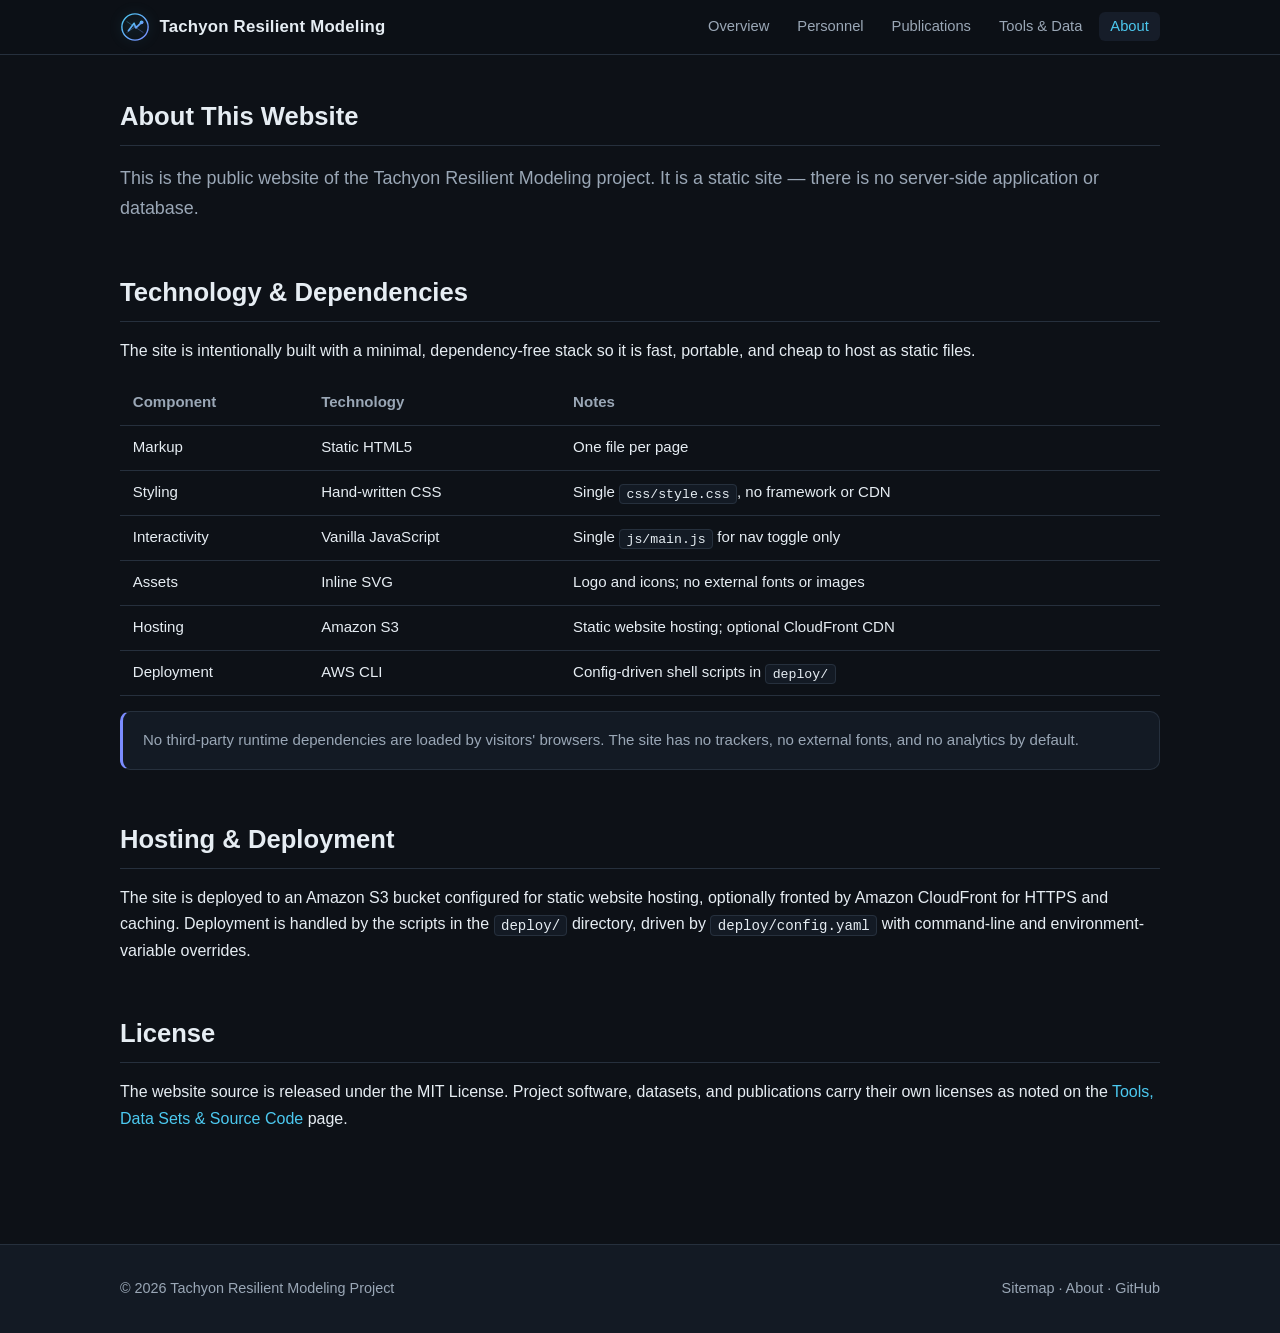
==== web/about.html @ d5140090 "Initial site for Tachyon Resilient Modeling Static website (Overview, Personnel, Publications, Tools" ====
<!DOCTYPE html>
<html lang="en">
<head>
  <meta charset="UTF-8" />
  <meta name="viewport" content="width=device-width, initial-scale=1.0" />
  <title>About — Tachyon Resilient Modeling</title>
  <meta name="description" content="About this website: technology, dependencies, hosting, and licensing." />
  <link rel="icon" type="image/svg+xml" href="assets/logo.svg" />
  <link rel="stylesheet" href="css/style.css" />
</head>
<body>
  <header class="site-header">
    <nav class="nav">
      <a class="brand" href="index.html">
        <img class="logo" src="assets/logo.svg" alt="" />
        Tachyon Resilient Modeling
      </a>
      <button class="nav-toggle" aria-label="Toggle navigation">&#9776;</button>
      <ul class="nav-links">
        <li><a href="index.html">Overview</a></li>
        <li><a href="personnel.html">Personnel</a></li>
        <li><a href="publications.html">Publications</a></li>
        <li><a href="tools.html">Tools &amp; Data</a></li>
        <li><a href="about.html">About</a></li>
      </ul>
    </nav>
  </header>

  <main>
    <section class="section">
      <h2>About This Website</h2>
      <p class="lead">
        This is the public website of the Tachyon Resilient Modeling project. It
        is a static site &mdash; there is no server-side application or database.
      </p>
    </section>

    <section class="section">
      <h2>Technology &amp; Dependencies</h2>
      <p>
        The site is intentionally built with a minimal, dependency-free stack so
        it is fast, portable, and cheap to host as static files.
      </p>
      <div class="table-wrap">
        <table>
          <thead>
            <tr><th>Component</th><th>Technology</th><th>Notes</th></tr>
          </thead>
          <tbody>
            <tr><td>Markup</td><td>Static HTML5</td><td>One file per page</td></tr>
            <tr><td>Styling</td><td>Hand-written CSS</td><td>Single <code>css/style.css</code>, no framework or CDN</td></tr>
            <tr><td>Interactivity</td><td>Vanilla JavaScript</td><td>Single <code>js/main.js</code> for nav toggle only</td></tr>
            <tr><td>Assets</td><td>Inline SVG</td><td>Logo and icons; no external fonts or images</td></tr>
            <tr><td>Hosting</td><td>Amazon S3</td><td>Static website hosting; optional CloudFront CDN</td></tr>
            <tr><td>Deployment</td><td>AWS CLI</td><td>Config-driven shell scripts in <code>deploy/</code></td></tr>
          </tbody>
        </table>
      </div>
      <p class="note">
        No third-party runtime dependencies are loaded by visitors' browsers.
        The site has no trackers, no external fonts, and no analytics by default.
      </p>
    </section>

    <section class="section">
      <h2>Hosting &amp; Deployment</h2>
      <p>
        The site is deployed to an Amazon S3 bucket configured for static website
        hosting, optionally fronted by Amazon CloudFront for HTTPS and caching.
        Deployment is handled by the scripts in the <code>deploy/</code>
        directory, driven by <code>deploy/config.yaml</code> with command-line
        and environment-variable overrides.
      </p>
    </section>

    <section class="section">
      <h2>License</h2>
      <p>
        The website source is released under the MIT License. Project software,
        datasets, and publications carry their own licenses as noted on the
        <a href="tools.html">Tools, Data Sets &amp; Source Code</a> page.
      </p>
    </section>
  </main>

  <footer class="site-footer">
    <div class="footer-inner">
      <div>&copy; <span id="year">2026</span> Tachyon Resilient Modeling Project</div>
      <div>
        <a href="sitemap.html">Sitemap</a> &middot;
        <a href="about.html">About</a> &middot;
        <a href="https://github.com/tachyon-org">GitHub</a>
      </div>
    </div>
  </footer>

  <script src="js/main.js"></script>
  <script>document.getElementById("year").textContent = new Date().getFullYear();</script>
</body>
</html>
---- web/css/style.css ----
/* Tachyon Resilient Modeling — shared stylesheet
 * Self-contained, dependency-free. Works for static S3 hosting.
 */

:root {
  --bg: #0d1117;
  --bg-alt: #131a24;
  --panel: #161d29;
  --border: #26303d;
  --text: #e6edf3;
  --text-muted: #9aa7b6;
  --accent: #4cc9f0;
  --accent-2: #7b8cff;
  --accent-glow: rgba(76, 201, 240, 0.25);
  --max-width: 1080px;
  --radius: 10px;
  --font: -apple-system, BlinkMacSystemFont, "Segoe UI", Roboto, Helvetica,
    Arial, sans-serif;
  --mono: "SF Mono", "JetBrains Mono", "Fira Code", Menlo, Consolas, monospace;
}

* {
  box-sizing: border-box;
}

html {
  scroll-behavior: smooth;
}

body {
  margin: 0;
  background: var(--bg);
  color: var(--text);
  font-family: var(--font);
  line-height: 1.65;
  -webkit-font-smoothing: antialiased;
}

a {
  color: var(--accent);
  text-decoration: none;
}
a:hover {
  text-decoration: underline;
}

/* ---------- Header / nav ---------- */
.site-header {
  position: sticky;
  top: 0;
  z-index: 50;
  background: rgba(13, 17, 23, 0.85);
  backdrop-filter: blur(10px);
  border-bottom: 1px solid var(--border);
}
.nav {
  max-width: var(--max-width);
  margin: 0 auto;
  padding: 0.75rem 1.25rem;
  display: flex;
  align-items: center;
  justify-content: space-between;
  gap: 1rem;
}
.brand {
  display: flex;
  align-items: center;
  gap: 0.6rem;
  font-weight: 700;
  color: var(--text);
  font-size: 1.05rem;
  letter-spacing: 0.2px;
}
.brand:hover {
  text-decoration: none;
}
.brand .logo {
  width: 30px;
  height: 30px;
  display: inline-block;
  filter: drop-shadow(0 0 6px var(--accent-glow));
}
.nav-links {
  display: flex;
  gap: 0.35rem;
  flex-wrap: wrap;
  list-style: none;
  margin: 0;
  padding: 0;
}
.nav-links a {
  color: var(--text-muted);
  padding: 0.4rem 0.7rem;
  border-radius: 6px;
  font-size: 0.92rem;
  transition: background 0.15s, color 0.15s;
}
.nav-links a:hover {
  color: var(--text);
  background: var(--panel);
  text-decoration: none;
}
.nav-links a.active {
  color: var(--accent);
  background: var(--panel);
}
.nav-toggle {
  display: none;
  background: none;
  border: 1px solid var(--border);
  color: var(--text);
  border-radius: 6px;
  padding: 0.35rem 0.55rem;
  cursor: pointer;
  font-size: 1.1rem;
}

/* ---------- Layout ---------- */
main {
  max-width: var(--max-width);
  margin: 0 auto;
  padding: 2.5rem 1.25rem 4rem;
}
.section {
  margin-bottom: 3rem;
}
.section h2 {
  font-size: 1.6rem;
  margin: 0 0 1rem;
  padding-bottom: 0.5rem;
  border-bottom: 1px solid var(--border);
}
.lead {
  font-size: 1.12rem;
  color: var(--text-muted);
}

/* ---------- Hero ---------- */
.hero {
  position: relative;
  overflow: hidden;
  border-bottom: 1px solid var(--border);
  background:
    radial-gradient(900px 400px at 80% -10%, rgba(123, 140, 255, 0.15), transparent),
    radial-gradient(700px 350px at 10% 10%, rgba(76, 201, 240, 0.12), transparent);
}
.hero-inner {
  max-width: var(--max-width);
  margin: 0 auto;
  padding: 4.5rem 1.25rem 3.5rem;
}
.hero h1 {
  font-size: clamp(2rem, 5vw, 3.1rem);
  line-height: 1.1;
  margin: 0 0 1rem;
  background: linear-gradient(90deg, var(--accent), var(--accent-2));
  -webkit-background-clip: text;
  background-clip: text;
  -webkit-text-fill-color: transparent;
}
.hero p {
  font-size: 1.2rem;
  color: var(--text-muted);
  max-width: 680px;
}
.eyebrow {
  text-transform: uppercase;
  letter-spacing: 2px;
  font-size: 0.78rem;
  color: var(--accent);
  font-weight: 600;
  margin-bottom: 0.75rem;
}
.btn-row {
  margin-top: 1.75rem;
  display: flex;
  gap: 0.75rem;
  flex-wrap: wrap;
}
.btn {
  display: inline-block;
  padding: 0.6rem 1.2rem;
  border-radius: 8px;
  font-weight: 600;
  font-size: 0.95rem;
  border: 1px solid var(--border);
  transition: transform 0.12s, box-shadow 0.12s;
}
.btn:hover {
  text-decoration: none;
  transform: translateY(-1px);
}
.btn-primary {
  background: linear-gradient(90deg, var(--accent), var(--accent-2));
  color: #06131c;
  border-color: transparent;
  box-shadow: 0 4px 18px var(--accent-glow);
}
.btn-ghost {
  color: var(--text);
  background: var(--panel);
}

/* ---------- Cards ---------- */
.grid {
  display: grid;
  gap: 1.25rem;
}
.grid-3 {
  grid-template-columns: repeat(auto-fit, minmax(260px, 1fr));
}
.grid-2 {
  grid-template-columns: repeat(auto-fit, minmax(300px, 1fr));
}
.card {
  background: var(--panel);
  border: 1px solid var(--border);
  border-radius: var(--radius);
  padding: 1.4rem;
  transition: border-color 0.15s, transform 0.15s;
}
.card:hover {
  border-color: var(--accent);
  transform: translateY(-2px);
}
.card h3 {
  margin: 0 0 0.5rem;
  font-size: 1.15rem;
}
.card .icon {
  font-size: 1.6rem;
  margin-bottom: 0.6rem;
}
.card p {
  color: var(--text-muted);
  margin: 0.25rem 0 0;
  font-size: 0.96rem;
}

/* ---------- People ---------- */
.person {
  display: flex;
  gap: 1rem;
  align-items: flex-start;
}
.avatar {
  flex: 0 0 auto;
  width: 64px;
  height: 64px;
  border-radius: 50%;
  background: linear-gradient(135deg, var(--accent), var(--accent-2));
  color: #06131c;
  display: flex;
  align-items: center;
  justify-content: center;
  font-weight: 700;
  font-size: 1.3rem;
}
.person .role {
  color: var(--accent);
  font-size: 0.85rem;
  font-weight: 600;
  text-transform: uppercase;
  letter-spacing: 0.5px;
}
.person .affil {
  color: var(--text-muted);
  font-size: 0.9rem;
}

/* ---------- Publications ---------- */
.pub-list {
  list-style: none;
  margin: 0;
  padding: 0;
}
.pub {
  background: var(--panel);
  border: 1px solid var(--border);
  border-left: 3px solid var(--accent);
  border-radius: var(--radius);
  padding: 1.1rem 1.3rem;
  margin-bottom: 1rem;
}
.pub .title {
  font-weight: 600;
  font-size: 1.05rem;
}
.pub .authors {
  color: var(--text-muted);
  font-size: 0.92rem;
}
.pub .venue {
  font-style: italic;
  color: var(--text-muted);
  font-size: 0.92rem;
}
.pub .tags {
  margin-top: 0.5rem;
}
.tag {
  display: inline-block;
  font-size: 0.75rem;
  color: var(--accent);
  border: 1px solid var(--border);
  border-radius: 999px;
  padding: 0.1rem 0.6rem;
  margin-right: 0.35rem;
}
.year-badge {
  float: right;
  font-family: var(--mono);
  color: var(--accent-2);
  font-size: 0.9rem;
}

/* ---------- Resource / tools list ---------- */
.resource {
  display: flex;
  gap: 1rem;
  align-items: flex-start;
}
.resource .kind {
  font-family: var(--mono);
  font-size: 0.72rem;
  text-transform: uppercase;
  letter-spacing: 0.5px;
  color: #06131c;
  background: var(--accent);
  border-radius: 5px;
  padding: 0.15rem 0.5rem;
  white-space: nowrap;
  margin-top: 0.2rem;
}
.resource .kind.data {
  background: var(--accent-2);
}
.resource .kind.code {
  background: #57d38c;
}

/* ---------- Tables ---------- */
.table-wrap {
  overflow-x: auto;
}
table {
  border-collapse: collapse;
  width: 100%;
  font-size: 0.94rem;
}
th,
td {
  text-align: left;
  padding: 0.6rem 0.8rem;
  border-bottom: 1px solid var(--border);
}
th {
  color: var(--text-muted);
  font-weight: 600;
}
code {
  font-family: var(--mono);
  background: var(--bg-alt);
  border: 1px solid var(--border);
  border-radius: 4px;
  padding: 0.1rem 0.4rem;
  font-size: 0.88em;
}

/* ---------- Callout ---------- */
.note {
  background: var(--bg-alt);
  border: 1px solid var(--border);
  border-left: 3px solid var(--accent-2);
  border-radius: var(--radius);
  padding: 1rem 1.25rem;
  color: var(--text-muted);
  font-size: 0.94rem;
}

/* ---------- Footer ---------- */
.site-footer {
  border-top: 1px solid var(--border);
  background: var(--bg-alt);
}
.footer-inner {
  max-width: var(--max-width);
  margin: 0 auto;
  padding: 2rem 1.25rem;
  display: flex;
  flex-wrap: wrap;
  gap: 1rem;
  justify-content: space-between;
  color: var(--text-muted);
  font-size: 0.9rem;
}
.footer-inner a {
  color: var(--text-muted);
}
.footer-inner a:hover {
  color: var(--accent);
}

/* ---------- Responsive ---------- */
@media (max-width: 720px) {
  .nav-toggle {
    display: inline-block;
  }
  .nav-links {
    display: none;
    width: 100%;
    flex-direction: column;
  }
  .nav-links.open {
    display: flex;
  }
  .nav {
    flex-wrap: wrap;
  }
}
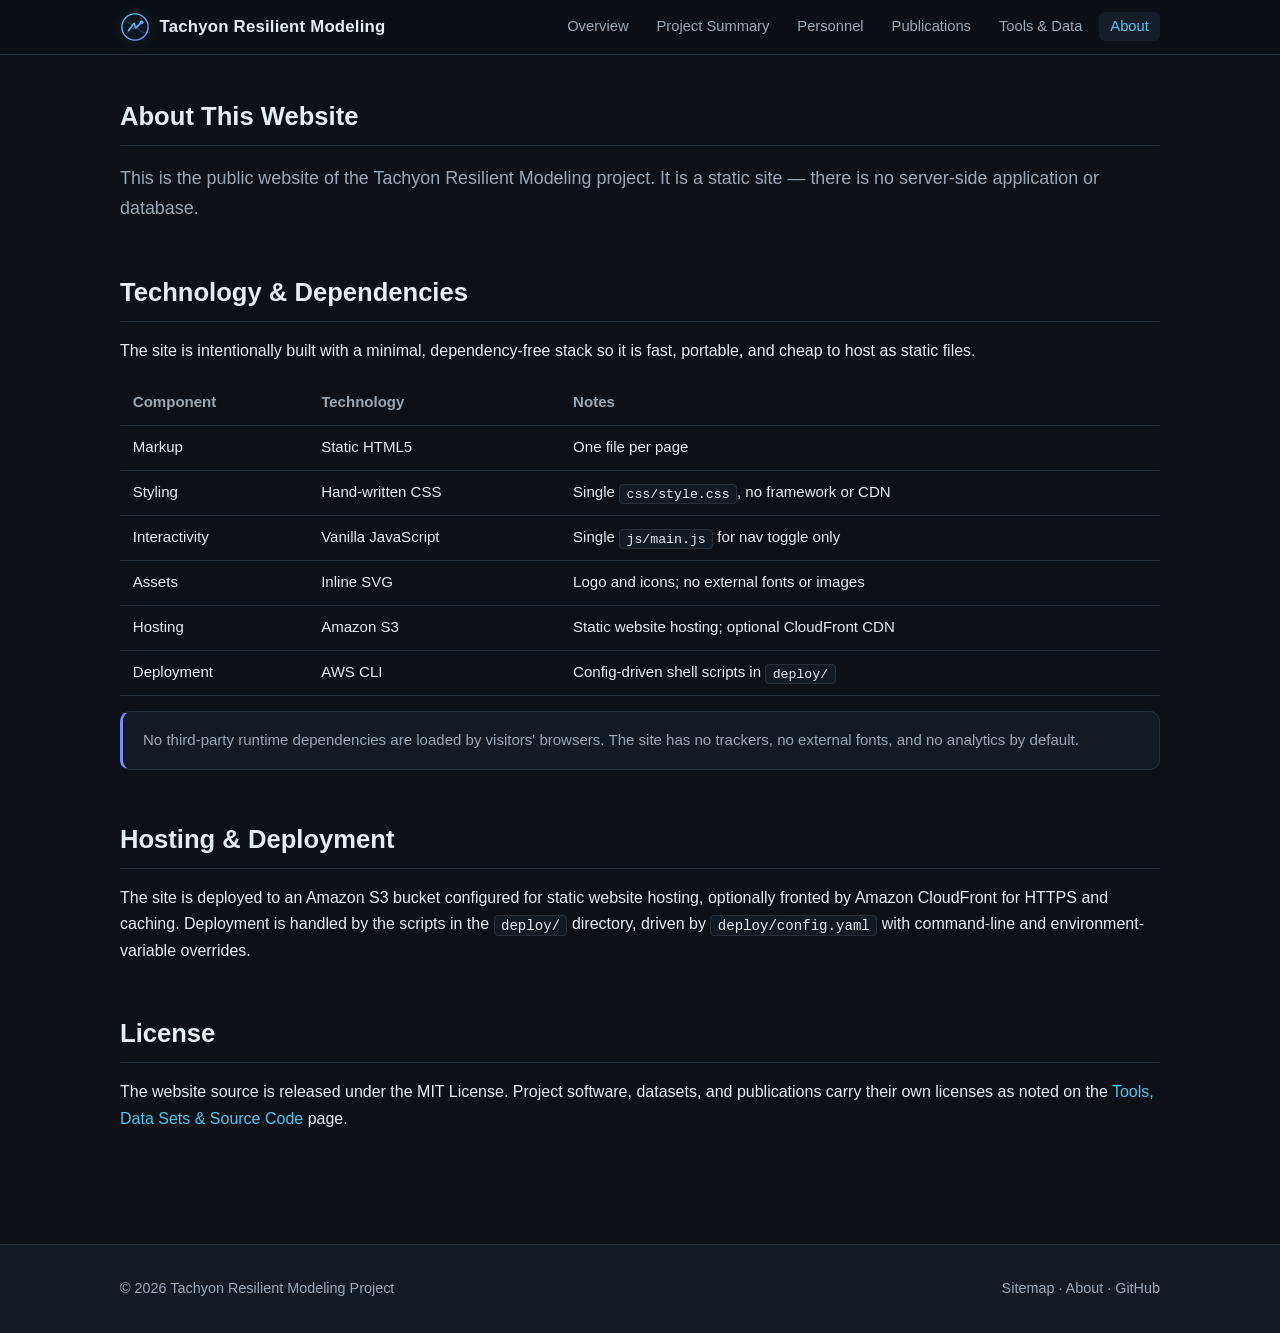
==== commit ef041276: "Add project summary page, CODES/CQSim tool cards, and missing personnel - Add a Project Summary page" ====
--- a/web/about.html
+++ b/web/about.html
@@ -18,6 +18,7 @@
       <button class="nav-toggle" aria-label="Toggle navigation">&#9776;</button>
       <ul class="nav-links">
         <li><a href="index.html">Overview</a></li>
+        <li><a href="project-summary.html">Project Summary</a></li>
         <li><a href="personnel.html">Personnel</a></li>
         <li><a href="publications.html">Publications</a></li>
         <li><a href="tools.html">Tools &amp; Data</a></li>
--- a/web/css/style.css
+++ b/web/css/style.css
@@ -149,6 +149,16 @@
   margin: 0 auto;
   padding: 4.5rem 1.25rem 3.5rem;
 }
+.hero-row {
+  display: flex;
+  align-items: center;
+  justify-content: space-between;
+  gap: 2rem 3rem;
+}
+.hero-content {
+  flex: 1 1 auto;
+  min-width: 0;
+}
 .hero h1 {
   font-size: clamp(2rem, 5vw, 3.1rem);
   line-height: 1.1;
@@ -157,6 +167,42 @@
   -webkit-background-clip: text;
   background-clip: text;
   -webkit-text-fill-color: transparent;
+}
+.partner-logos {
+  display: grid;
+  grid-template-columns: repeat(2, minmax(110px, 140px));
+  gap: 0.6rem;
+  flex: 0 0 auto;
+  list-style: none;
+  margin: 0;
+  padding: 0;
+}
+.partner-logos li {
+  display: flex;
+  align-items: center;
+  justify-content: center;
+  background: #fff;
+  border-radius: 8px;
+  padding: 0.5rem 0.7rem;
+  transition: transform 0.15s, box-shadow 0.15s;
+}
+.partner-logos li:hover {
+  transform: translateY(-1px);
+  box-shadow: 0 4px 14px rgba(0, 0, 0, 0.25);
+}
+.partner-logos img {
+  display: block;
+  width: 100%;
+  height: auto;
+}
+@media (max-width: 720px) {
+  .hero-row {
+    flex-direction: column;
+    align-items: flex-start;
+  }
+  .partner-logos {
+    align-self: stretch;
+  }
 }
 .hero p {
   font-size: 1.2rem;
@@ -338,6 +384,19 @@
 .resource .kind.code {
   background: #57d38c;
 }
+.status-badge {
+  display: inline-block;
+  font-size: 0.7rem;
+  font-weight: 600;
+  text-transform: uppercase;
+  letter-spacing: 0.5px;
+  color: var(--text-muted);
+  border: 1px solid var(--border);
+  border-radius: 999px;
+  padding: 0.1rem 0.55rem;
+  margin-left: 0.5rem;
+  vertical-align: middle;
+}
 
 /* ---------- Tables ---------- */
 .table-wrap {
